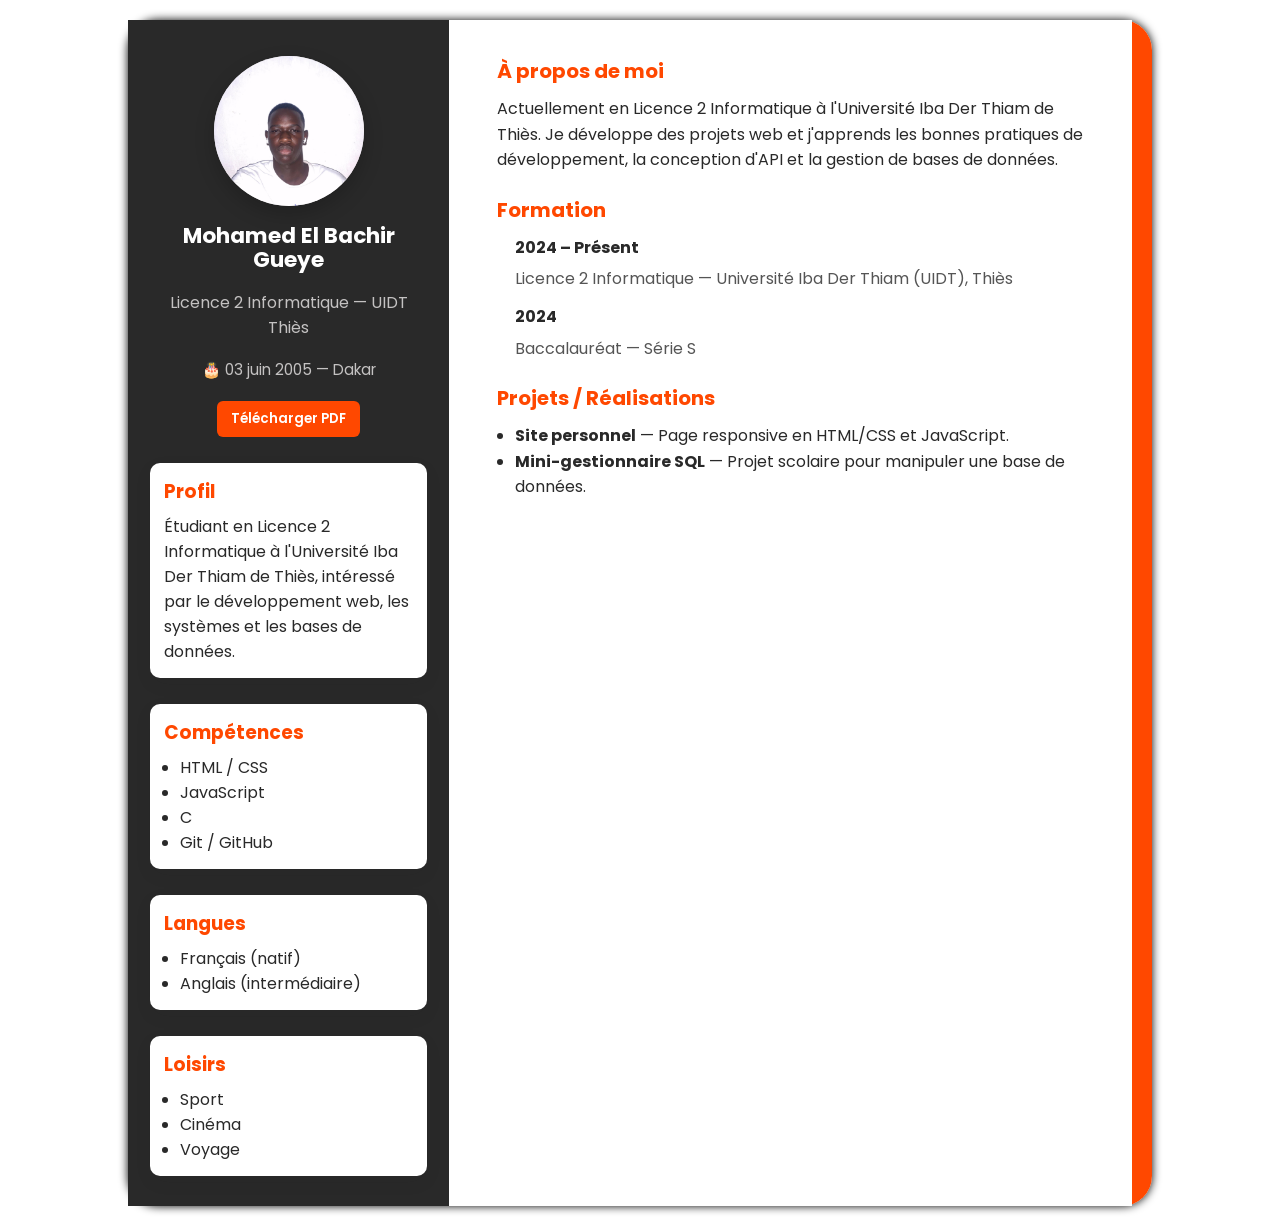
==== html/cv.html @ 66350a9c "Add files via upload" ====
<!DOCTYPE html>
<html lang="fr">
<head>
	<meta charset="UTF-8">
	<meta name="viewport" content="width=device-width, initial-scale=1.0">
	<title>CV - Mohamed El Bachir Gueye</title>
	<link rel="stylesheet" href="../css/cv_style.css">
	<meta name="description" content="CV de Mohamed El Bachir Gueye - Licence 2 Informatique">
</head>
<body>

<div class="cv">

	<aside class="left-column">
		<div class="photo">
			<img src="../img/WhatsApp Image 2025-10-23 à 11.35.36_7ecf7394.jpg" alt="Photo Mohamed El Bachir Gueye" class="photo-img">
		</div>

		<h1 class="name">Mohamed El Bachir<br>Gueye</h1>
		<p class="role">Licence 2 Informatique — UIDT Thiès</p>
		<p class="info">🎂 03 juin 2005 — Dakar</p>

		<div class="left-block">
			<button class="cta">Télécharger PDF</button>
		</div>

		<div class="box">
			<h3>Profil</h3>
			<p>Étudiant en Licence 2 Informatique à l'Université Iba Der Thiam de Thiès, intéressé par le développement web, les systèmes et les bases de données.</p>
		</div>

		<div class="box">
			<h3>Compétences</h3>
			<ul>
				<li>HTML / CSS</li>
				<li>JavaScript</li>
				<li>C</li>
				<li>Git / GitHub</li>
			</ul>
		</div>

		<div class="box">
			<h3>Langues</h3>
			<ul>
				<li>Français (natif)</li>
				<li>Anglais (intermédiaire)</li>
			</ul>
		</div>

		<div class="box">
			<h3>Loisirs</h3>
			<ul>
				<li>Sport</li>
				<li>Cinéma</li>
				<li>Voyage</li>
			</ul>
		</div>

	</aside>

	<main class="right-column">
		<section class="about">
			<h2>À propos de moi</h2>
			<p>Actuellement en Licence 2 Informatique à l'Université Iba Der Thiam de Thiès. Je développe des projets web et j'apprends les bonnes pratiques de développement, la conception d'API et la gestion de bases de données.</p>
		</section>

		<section class="experience">
			<h2>Formation</h2>
			<ul class="timeline">
				<li>
					<strong>2024 – Présent</strong>
					<div class="item">
						Licence 2 Informatique — Université Iba Der Thiam (UIDT), Thiès
					</div>
				</li>
				<li>
					<strong>2024</strong>
					<div class="item">Baccalauréat — Série S</div>
				</li>
			</ul>
		</section>

		<section class="projects">
			<h2>Projets / Réalisations</h2>
			<ul>
				<li><strong>Site personnel</strong> — Page responsive en HTML/CSS et JavaScript.</li>
				<li><strong>Mini-gestionnaire SQL</strong> — Projet scolaire pour manipuler une base de données.</li>
			</ul>
		</section>

	</main>

</div>

</body>
</html>
---- css/cv_style.css ----
@import url('https://fonts.googleapis.com/css2?family=BBH+Sans+Hegarty&display=swap');
@import url('https://fonts.googleapis.com/css2?family=Roboto:ital,wght@0,100..900;1,100..900&display=swap');
@import url('https://fonts.googleapis.com/css2?family=Poppins:ital,wght@0,100;0,200;0,300;0,400;0,500;0,600;0,700;0,800;0,900;1,100;1,200;1,300;1,400;1,500;1,600;1,700;1,800;1,900&display=swap');

* {
    margin: 0;
    padding: 0;
    box-sizing: border-box;
    font-family: "Poppins", sans-serif;
}

body {
    box-shadow: 0 0 10px;
    margin: 20px 10%;
    border-radius: 30px;
    border-right: 20px solid #ff4800;
    min-width: 300px;
}


.cv {
    display: flex;
    width: 100%;
    min-height: 100vh;
    background: #f8f8f8;
}

.left-column {
    width: 32%;
    background-color: #292929; 
    color: #ffffff;
    padding: 30px 22px;
    display: flex;
    flex-direction: column;
    align-items: center;
    gap: 12px;
}

.right-column {
    width: 68%;
    background-color: #ffffff;
    padding: 36px 48px;
    color: #292929;
}


.photo {
    width: 150px;
    height: 150px;
    border-radius: 50%;
    margin: 6px auto;
    overflow: hidden;
    background-color: #c4c2c2;
    display: flex;
    align-items: center;
    justify-content: center;
    box-shadow: 0 8px 20px rgba(0,0,0,0.2);
}

.photo-img { 
    width: 100%; 
    height: 100%; 
    object-fit: cover; 
    display:block; 
}


.name {
    text-align: center;
    color: #ffffff;
    margin-bottom: 6px;
    font-size: 1.35rem;
    line-height: 1.1;
}

.role { 
    color: #c4c2c2; 
    text-align: center; 
    margin-bottom: 6px; 
}

.info { 
    text-align:center; 
    color: #c4c2c2; 
    font-size:0.95rem; 
    margin-bottom:8px; 
}

.left-block { 
    width:100%; 
    display:flex; 
    justify-content:center; 
}

.cta {
    background: #ff4800;
    color: #fff;
    border: none;
    padding: 8px 14px;
    border-radius: 6px;
    cursor: pointer;
    font-weight:600;
}

.box {
    background-color: #ffffff;
    padding: 14px;
    border-radius: 10px;
    margin-top: 14px;
    width: 100%;
    color: #292929;
    box-shadow: 0 6px 18px #2929290f;
}

.box h3 { 
    color: #ff4800; 
    margin-bottom:8px; 
}

.box ul { 
    margin-left:16px; 
    margin-top:6px; 
}

.right-column h2 { 
    color: #ff4800; 
    margin-bottom:10px; 
    font-size:1.25rem; 
}

.right-column section { 
    margin-bottom:22px;
}

.right-column p, .right-column li { 
    color:#292929; 
    line-height:1.6; 
}

.right-column ul { 
    margin-left:18px 
}

.timeline { 
    list-style:none; 
}

.timeline li { 
    margin-bottom:12px; 
}

.timeline .item { 
    margin-top:6px; 
    color:#555; 
}


@media (max-width: 768px) {
    .cv { flex-direction: column; }
    .left-column, .right-column { width:100%; }
    .right-column { padding:20px; }
}

@media (max-width:420px) {
    .photo{ width:120px; height:120px }
    .name{ font-size:1.15rem }
}
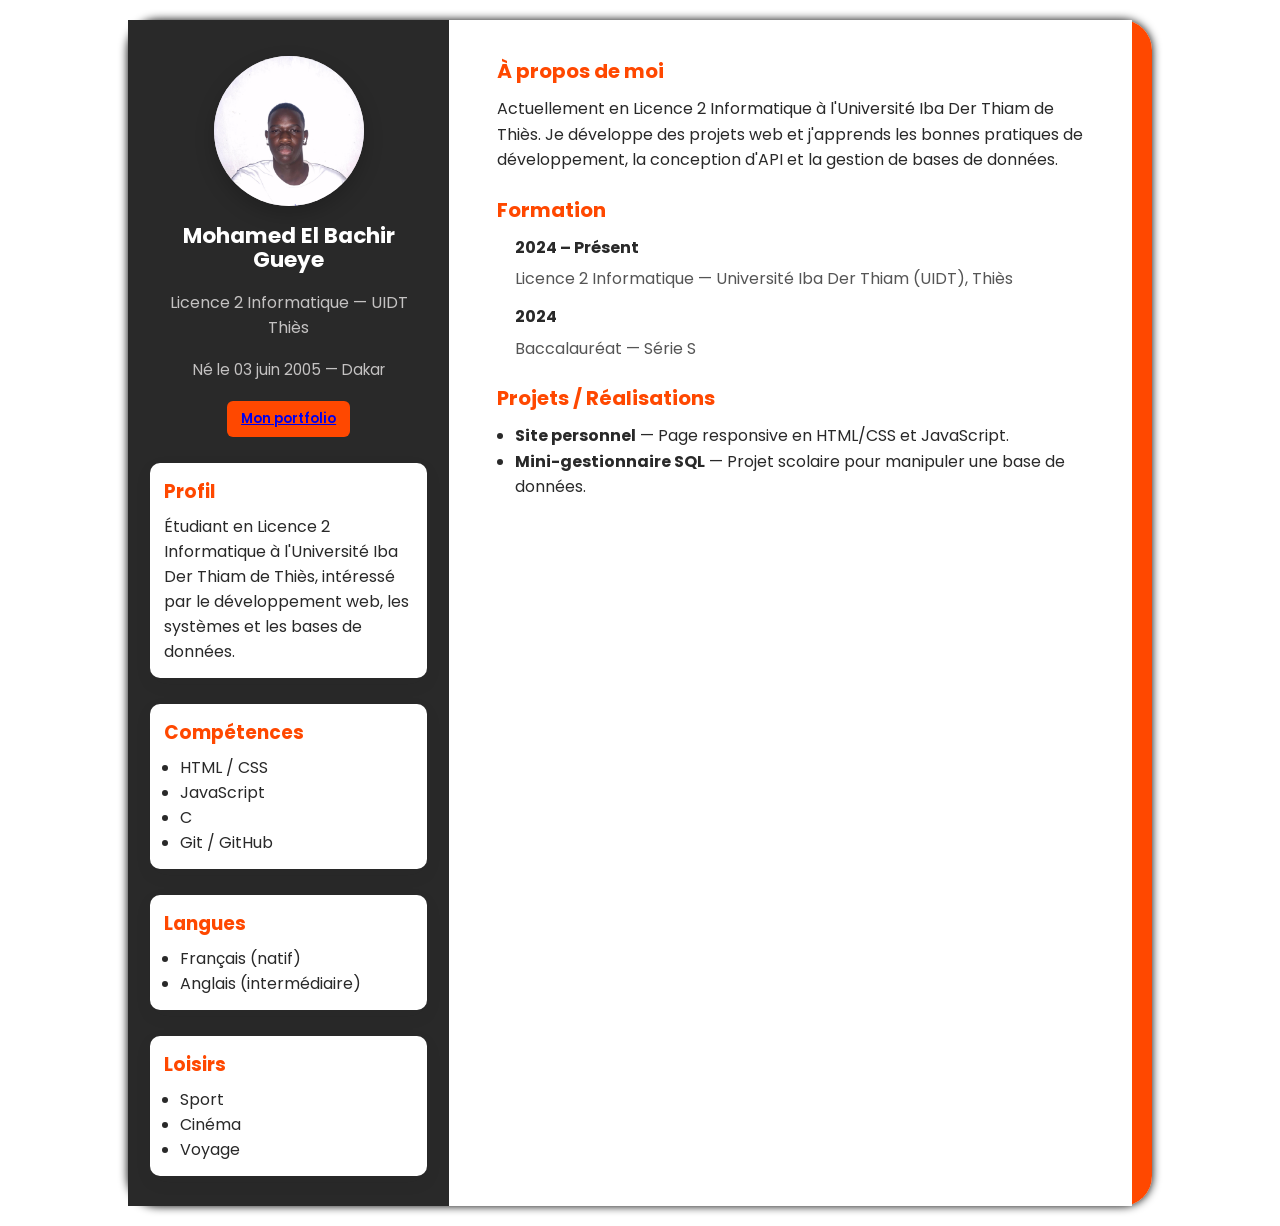
==== commit eb864d90: "Update cv.html" ====
--- a/html/cv.html
+++ b/html/cv.html
@@ -18,10 +18,10 @@
 
 		<h1 class="name">Mohamed El Bachir<br>Gueye</h1>
 		<p class="role">Licence 2 Informatique — UIDT Thiès</p>
-		<p class="info">🎂 03 juin 2005 — Dakar</p>
+		<p class="info">Né le 03 juin 2005 — Dakar</p>
 
 		<div class="left-block">
-			<button class="cta">Télécharger PDF</button>
+			<button class="cta"><a href="https://mebachirgueye-dev.github.io/mebachir-portfolio.github.io/">Mon portfolio</a></button>
 		</div>
 
 		<div class="box">
